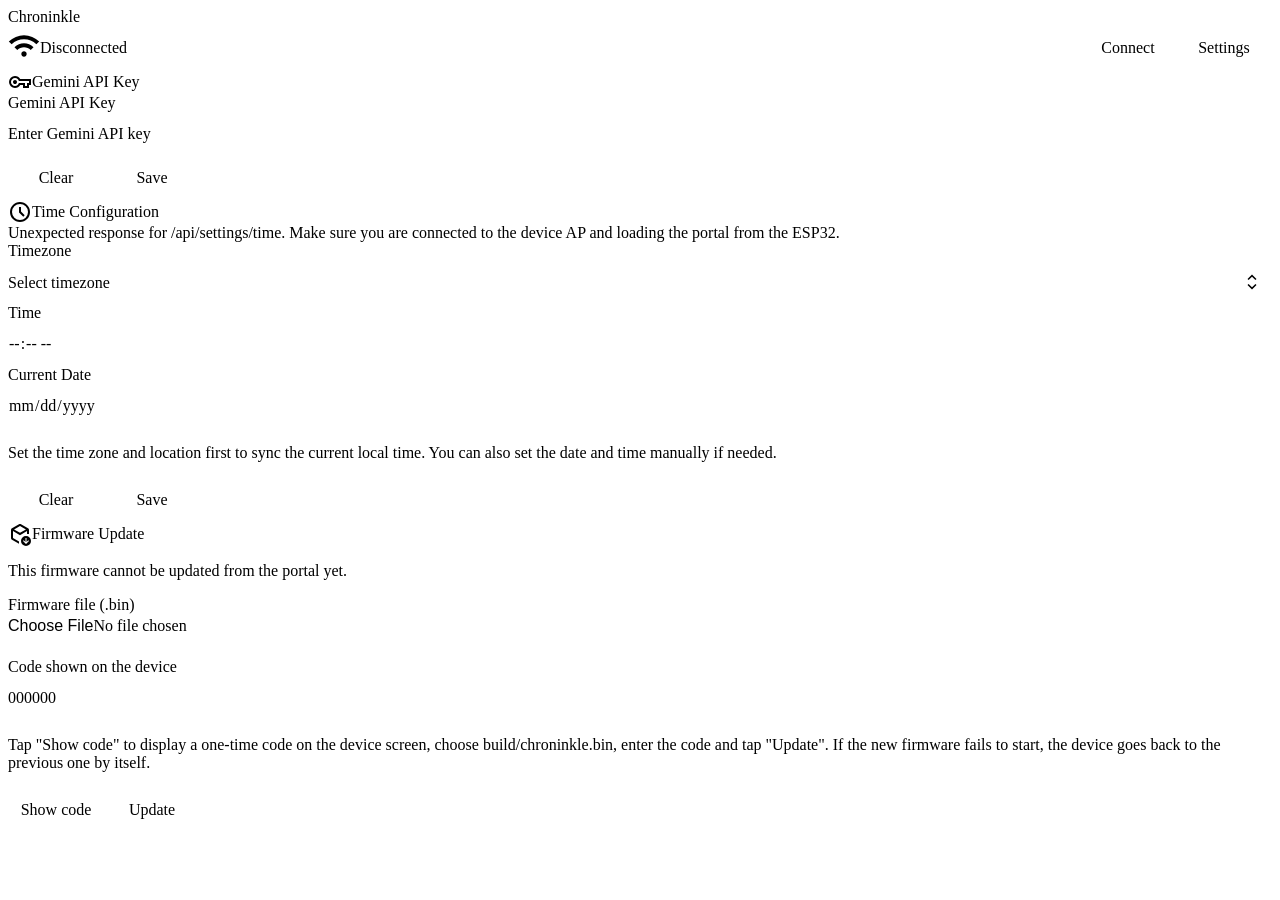
==== components/wifi_service/portal/index.html @ 7f9a2104 "Firmware update (OTA) from the setup portal - New ota_service component: GET /api/ota/status, POST /" ====
<!doctype html>
<html lang="en">
  <head>
    <meta charset="UTF-8" />
    <meta name="viewport" content="width=device-width, initial-scale=1.0" />
    <title>Chroninkle Setup</title>
    <script type="module" crossorigin src="./index.js"></script>
    <link rel="stylesheet" crossorigin href="./index.css">
  </head>
  <body>
    <main role="main" aria-label="Chroninkle Setup">
      <div id="brandLogo" class="brand-logo" aria-hidden="true">Chroninkle</div>

      <div class="connected-components">
        <ui-network-status id="wifiStatusCard"></ui-network-status>

        <ui-bottom-sheet
          id="wifiSettingsSheet"
          title="WiFi Settings"
          description="Scan for available networks and connect your Chroninkle to WiFi."
        >
          <ui-icon-button
            id="wifiSettingsCloseBtn"
            slot="header-actions"
            variant="ghost"
            aria-label="Close WiFi Settings"
          >
            <svg viewBox="0 0 24 24" aria-hidden="true">
              <path d="M6.7 5.3 12 10.6l5.3-5.3 1.4 1.4L13.4 12l5.3 5.3-1.4 1.4L12 13.4l-5.3 5.3-1.4-1.4L10.6 12 5.3 6.7Z" />
            </svg>
          </ui-icon-button>

          <div
            id="wifiSettingsNotification"
            class="wifi-sheet-notification"
            role="status"
            aria-live="polite"
            aria-atomic="true"
            hidden
          ></div>

          <ui-network-list id="networkList"></ui-network-list>

          <div class="wifi-connection-form">
            <ui-input
              id="password"
              variant="password"
              label="WiFi Password"
              placeholder="Enter network password"
              autocomplete="off"
              maxlength="64"
            ></ui-input>
          </div>

          <ui-button
            slot="footer"
            id="scanBtn"
            variant="secondary"
          >
            Scan Network
          </ui-button>
          <ui-button
            slot="footer"
            id="connectBtn"
            variant="primary"
          >
            Connect
          </ui-button>
        </ui-bottom-sheet>

        <ui-card id="geminiCard" title="Gemini API Key">
            <ui-input
              id="geminiApiKeyInput"
              label="Gemini API Key"
              placeholder="Enter Gemini API key"
              autocomplete="off"
              inputmode="text"
            ></ui-input>

            <ui-button
              slot="footer"
              id="geminiClearBtn"
              variant="secondary"
            >
              Clear
            </ui-button>
            <ui-button
              slot="footer"
              id="geminiSaveBtn"
              variant="primary"
            >
              Save
            </ui-button>
        </ui-card>

        <ui-card id="timezoneLocationCard" title="Time Configuration">
            <ui-select
              id="timezoneSelect"
              label="Timezone"
              aria-label="Timezone"
            >
              <option value="">Select timezone</option>
            </ui-select>

            <div class="form-control-row">
              <ui-input
                id="manualTimeInput"
                variant="time"
                label="Time"
              ></ui-input>

              <ui-input
                id="manualDateInput"
                variant="date"
                label="Current Date"
              ></ui-input>
            </div>

            <p class="form-helper-text">
              Set the time zone and location first to sync the current local time. You can also
              set the date and time manually if needed.
            </p>

            <ui-button
              slot="footer"
              id="timezoneLocationClearBtn"
              variant="secondary"
            >
              Clear
            </ui-button>
            <ui-button
              slot="footer"
              id="timezoneLocationSaveBtn"
              variant="primary"
            >
              Save
            </ui-button>
        </ui-card>

        <ui-card id="firmwareCard" title="Firmware Update">
            <p id="firmwareVersionText" class="form-helper-text"></p>

            <ui-file-upload
              id="firmwareFileInput"
              label="Firmware file (.bin)"
              accept=".bin,application/octet-stream"
            ></ui-file-upload>

            <ui-input
              id="firmwareCodeInput"
              label="Code shown on the device"
              placeholder="000000"
              autocomplete="off"
              inputmode="numeric"
              maxlength="6"
            ></ui-input>

            <p id="firmwareHelpText" class="form-helper-text">
              Tap "Show code" to display a one-time code on the device screen, choose
              build/chroninkle.bin, enter the code and tap "Update". If the new firmware fails
              to start, the device goes back to the previous one by itself.
            </p>

            <ui-button
              slot="footer"
              id="firmwareCodeBtn"
              variant="secondary"
            >
              Show code
            </ui-button>
            <ui-button
              slot="footer"
              id="firmwareUpdateBtn"
              variant="primary"
            >
              Update
            </ui-button>
        </ui-card>
      </div>
    </main>

    <ui-toast
      id="statusToast"
      aria-label="Status notification"
    ></ui-toast>

  </body>
</html>
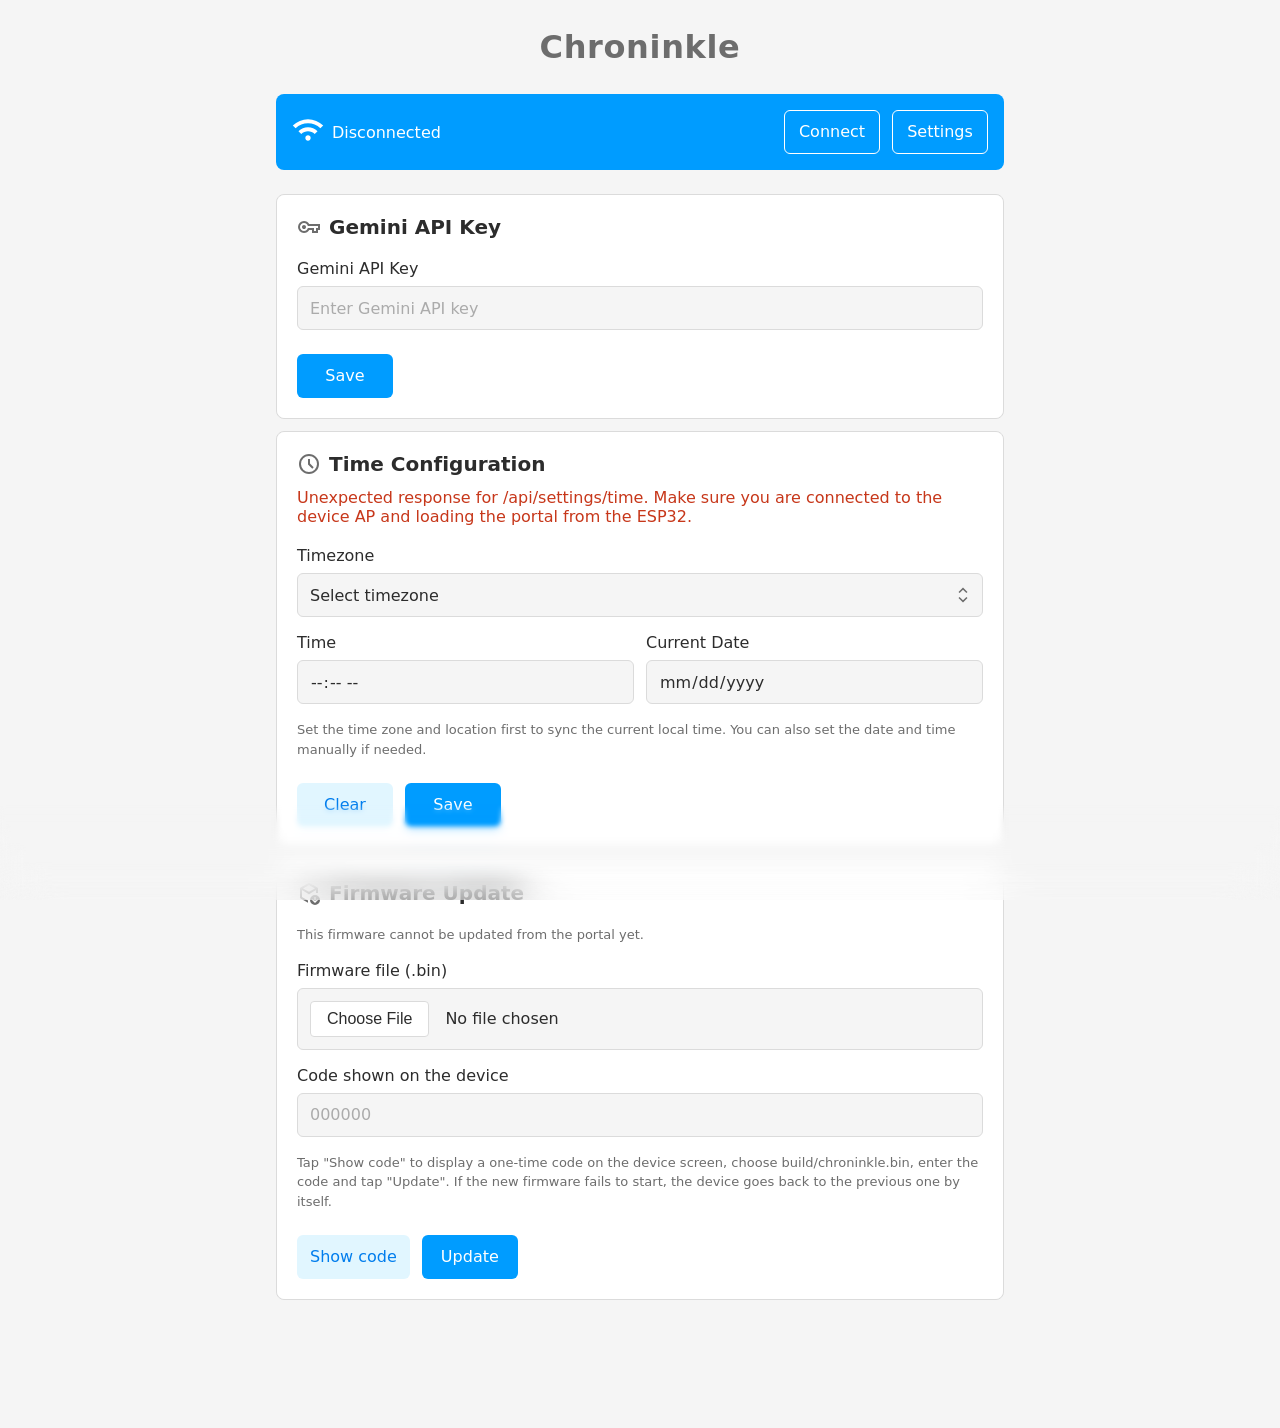
==== commit 177b5fbe: "Saved Wi-Fi networks with automatic connection to the best one in range - wifi_service remembers up " ====
--- a/components/wifi_service/portal/index.html
+++ b/components/wifi_service/portal/index.html
@@ -51,6 +51,8 @@
               maxlength="64"
             ></ui-input>
           </div>
+
+          <div id="savedNetworks" class="saved-networks" hidden></div>
 
           <ui-button
             slot="footer"
--- a/components/wifi_service/portal/index.css
+++ b/components/wifi_service/portal/index.css
@@ -0,0 +1 @@
+*:where(:not(html,iframe,canvas,img,svg,video,audio):not(svg *,symbol *)){all:unset;display:revert}*,*:before,*:after{box-sizing:border-box}html{-moz-text-size-adjust:none;-webkit-text-size-adjust:none;text-size-adjust:none}a,button{cursor:pointer}a:focus-visible,button:focus-visible,input:focus-visible,select:focus-visible{outline:var(--focus-ring-width) solid var(--focus-ring-color);outline-offset:var(--focus-ring-offset)}.visually-hidden{position:absolute;width:1px;height:1px;padding:0;margin:-1px;overflow:hidden;clip:rect(0,0,0,0);white-space:nowrap;border:0}ol,ul,menu,summary{list-style:none}img{max-inline-size:100%;max-block-size:100%}table{border-collapse:collapse}input,textarea{-webkit-user-select:auto}textarea{white-space:revert}meter{-webkit-appearance:revert;appearance:revert}:where(pre){all:revert;box-sizing:border-box}::placeholder{color:unset}:where([hidden]){display:none}:where([contenteditable]:not([contenteditable=false])){-moz-user-modify:read-write;-webkit-user-modify:read-write;overflow-wrap:break-word;-webkit-line-break:after-white-space;-webkit-user-select:auto}:where([draggable=true]){-webkit-user-drag:element}:where(dialog:modal){all:revert;box-sizing:border-box}::-webkit-details-marker{display:none}input[type=time]::-webkit-calendar-picker-indicator,input[type=date]::-webkit-calendar-picker-indicator{display:none;-webkit-appearance:none}:root{color-scheme:light;--color-bg: #ffffff;--color-bg-menu: #181818;--color-bg-segment: #ffffff;--color-bg-selected: #f5f5f5;--color-bg-preview: #ffffff;--color-bg-input: #f5f5f5;--color-bg-input-inverse: #383838;--color-bg-header-inverse: #2c2c2c;--color-bg-brand: #009cff;--color-bg-brand-hover: #0b8ce9;--color-bg-active: #e1f6ff;--color-bg-mute: #c4c4c4;--color-bg-danger: #fde9e4;--color-fg-active: #007ded;--color-fg-knob-off: #c4c4c4;--color-fg-knob-on: #ffffff;--color-overlay: rgba(169, 169, 169, .125);--color-text: #2c2c2c;--color-text-brand: #009cff;--color-text-inverse: #ffffff;--color-text-secondary: #6d6d6d;--color-text-mute: #ababab;--color-text-menu: #cacaca;--color-logo: var(--color-text-secondary);--color-text-danger: #c7371a;--color-text-warning: #b86200;--color-border: #dbdbdb;--color-border-inverse: #414141;--color-meter-green: #39d98a;--color-meter-yellow: #ffbe0b;--color-meter-orange: #ff8a3d;--color-meter-red: #ff5d4d;--font-size-heading: 1.25rem;--font-size-subheading: 1.125rem;--font-size-label: 1rem;--font-size-caption: .813rem;--font-weight-regular: 400;--font-weight-medium: 500;--font-weight-semibold: 600;--border-01: .0625rem;--border-02: .125rem;--border-03: .25rem;--border-04: .375rem;--border-05: .5rem;--radius-full: 624.938rem;--radius-xl: .75rem;--radius-lg: .5rem;--radius-md: .375rem;--radius-sm: .25rem;--radius-xs: .125rem;--focus-ring-color: #0c8ce9;--focus-ring-offset: 1px;--focus-ring-width: 2px;--size-textarea-sm: 4rem;--size-3xs: .125rem;--size-2xs: .25rem;--size-xs: .5rem;--size-sm: .75rem;--size-md: 1rem;--size-lg: 1.25rem;--size-xl: 1.5rem;--size-2xl: 1.75rem;--size-3xl: 2rem;--size-4xl: 2.25rem;--size-5xl: 2.5rem;--size-6xl: 2.75rem;--spacing-3xs: var(--size-3xs);--spacing-2xs: var(--size-2xs);--spacing-xs: var(--size-xs);--spacing-sm: var(--size-sm);--spacing-md: var(--size-md);--spacing-lg: var(--size-lg);--spacing-xl: var(--size-xl);--spacing-2xl: var(--size-2xl);--spacing-3xl: var(--size-3xl);--spacing-4xl: var(--size-4xl);--spacing-5xl: var(--size-5xl);--spacing-6xl: var(--size-6xl);--font-family: Inter, ui-sans-serif, system-ui, -apple-system, BlinkMacSystemFont, "Segoe UI", sans-serif;--button-radius: var(--radius-md);--input-radius: var(--radius-md);--menu-radius: var(--radius-md)}.b90-dark{color-scheme:dark;--color-bg: #2c2c2c;--color-bg-selected: #383838;--color-bg-preview: #2c2c2c;--color-bg-input: #383838;--color-bg-input-inverse: #383838;--color-bg-segment: #2c2c2c;--color-bg-mute: #555555;--color-bg-danger: #1e0601;--color-bg-active: #46597c;--color-fg-active: #64c6fd;--color-fg-knob-off: #888888;--color-fg-knob-on: #ffffff;--color-overlay: rgb(0 0 0 / .25);--color-text: #ffffff;--color-text-secondary: #bfbfbf;--color-text-mute: #888888;--color-logo: #ffffff;--color-text-danger: #efaeae;--color-text-warning: #f7d15f;--color-border: #444444;--color-border-inverse: #2c2c2c;--color-meter-green: #4ae0a0;--color-meter-yellow: #ffd05a;--color-meter-orange: #ff9e57;--color-meter-red: #ff7b6c}@media(prefers-color-scheme:dark){:root{color-scheme:dark;--color-bg: #2c2c2c;--color-bg-selected: #383838;--color-bg-preview: #2c2c2c;--color-bg-input: #383838;--color-bg-input-inverse: #383838;--color-bg-segment: #2c2c2c;--color-bg-mute: #555555;--color-bg-danger: #1e0601;--color-bg-active: #46597c;--color-fg-active: #64c6fd;--color-fg-knob-off: #888888;--color-fg-knob-on: #ffffff;--color-overlay: rgb(0 0 0 / .25);--color-text: #ffffff;--color-text-secondary: #bfbfbf;--color-text-mute: #888888;--color-logo: #ffffff;--color-text-danger: #efaeae;--color-text-warning: #f7d15f;--color-border: #444444;--color-border-inverse: #2c2c2c;--color-meter-green: #4ae0a0;--color-meter-yellow: #ffd05a;--color-meter-orange: #ff9e57;--color-meter-red: #ff7b6c}}body{min-height:100vh;text-rendering:optimizeSpeed;font-weight:400;-webkit-user-select:none;user-select:none;font-family:var(--font-family);background-color:var(--color-bg-selected);color:var(--color-text)}.brand-logo{position:relative;font-size:1.5rem;font-weight:600;letter-spacing:.02em;color:var(--color-logo);flex-shrink:0;margin-bottom:var(--spacing-2xl)}@media(min-width:768px){.brand-logo{font-size:2rem}}main{position:relative;width:100%;height:100vh;max-width:48rem;display:flex;flex-direction:column;align-items:center;margin:auto;padding:var(--spacing-2xl) var(--spacing-lg)}.connected-components{position:relative;display:flex;flex-direction:column;gap:var(--spacing-sm);width:100%;padding-bottom:8rem}.gradual-blur{overflow:hidden;isolation:isolate;transition:opacity .18s ease-out}.gradual-blur__inner{position:relative;width:100%;height:100%}.gradual-blur__layer{position:absolute;inset:0}.gradual-blur--fallback{background-repeat:no-repeat}.xiaozhi-activation-status{font-size:var(--font-size-heading);line-height:1.25;margin-bottom:var(--spacing-lg);font-weight:var(--font-weight-medium);color:var(--color-text-mute)}.xiaozhi-activation-status--active{color:var(--color-text)}.page-gradual-blur{bottom:0;left:0!important;right:0!important;width:100vw!important;transform:none!important}.form-helper-text{font-size:var(--font-size-caption);line-height:1.5;color:var(--color-text-secondary)}.wifi-sheet-notification,.bottom-sheet-notification{display:flex;width:100%;flex-direction:column;color:var(--color-text-secondary);font-size:var(--font-size-label)}.wifi-sheet-notification[hidden],.bottom-sheet-notification[hidden]{display:none}.wifi-sheet-notification[data-status=warning],.bottom-sheet-notification[data-status=warning]{color:var(--color-text-warning)}.wifi-sheet-notification[data-status=success],.bottom-sheet-notification[data-status=success]{color:var(--color-meter-green)}.wifi-sheet-notification[data-status=error],.wifi-sheet-notification[data-status=danger],.bottom-sheet-notification[data-status=error],.bottom-sheet-notification[data-status=danger]{color:var(--color-text-danger)}.form-control-row{position:relative;display:flex;align-items:center;gap:var(--spacing-sm)}.form-control-row>*{flex:1 1 0;min-width:0}.form-group{position:relative;padding-bottom:var(--spacing-md);border-bottom:var(--border-01) solid var(--color-border)}.form-group:last-child,.form-group:last-of-type{border-bottom:none}.reminder-summary-row{display:flex;align-items:center;justify-content:space-between;gap:var(--spacing-sm)}.reminder-summary-row ui-toggle{flex:1 1 auto;min-width:0}.reminder-summary-row ui-badge{flex-shrink:0}.wifi-connection-form{position:relative;display:flex;flex-direction:column;width:100%}.saved-networks{display:flex;flex-direction:column;gap:.5rem;width:100%}.saved-networks[hidden]{display:none}.saved-networks__title{margin:0;font-size:1rem;font-weight:600}.saved-networks__list{display:flex;flex-direction:column;gap:.5rem;margin:0;padding:0;list-style:none}.saved-networks__item{display:flex;align-items:center;justify-content:space-between;gap:.75rem;padding:.5rem .75rem;border-radius:var(--radius-lg);background-color:var(--color-bg-input)}.saved-networks__ssid{overflow:hidden;text-overflow:ellipsis;white-space:nowrap}
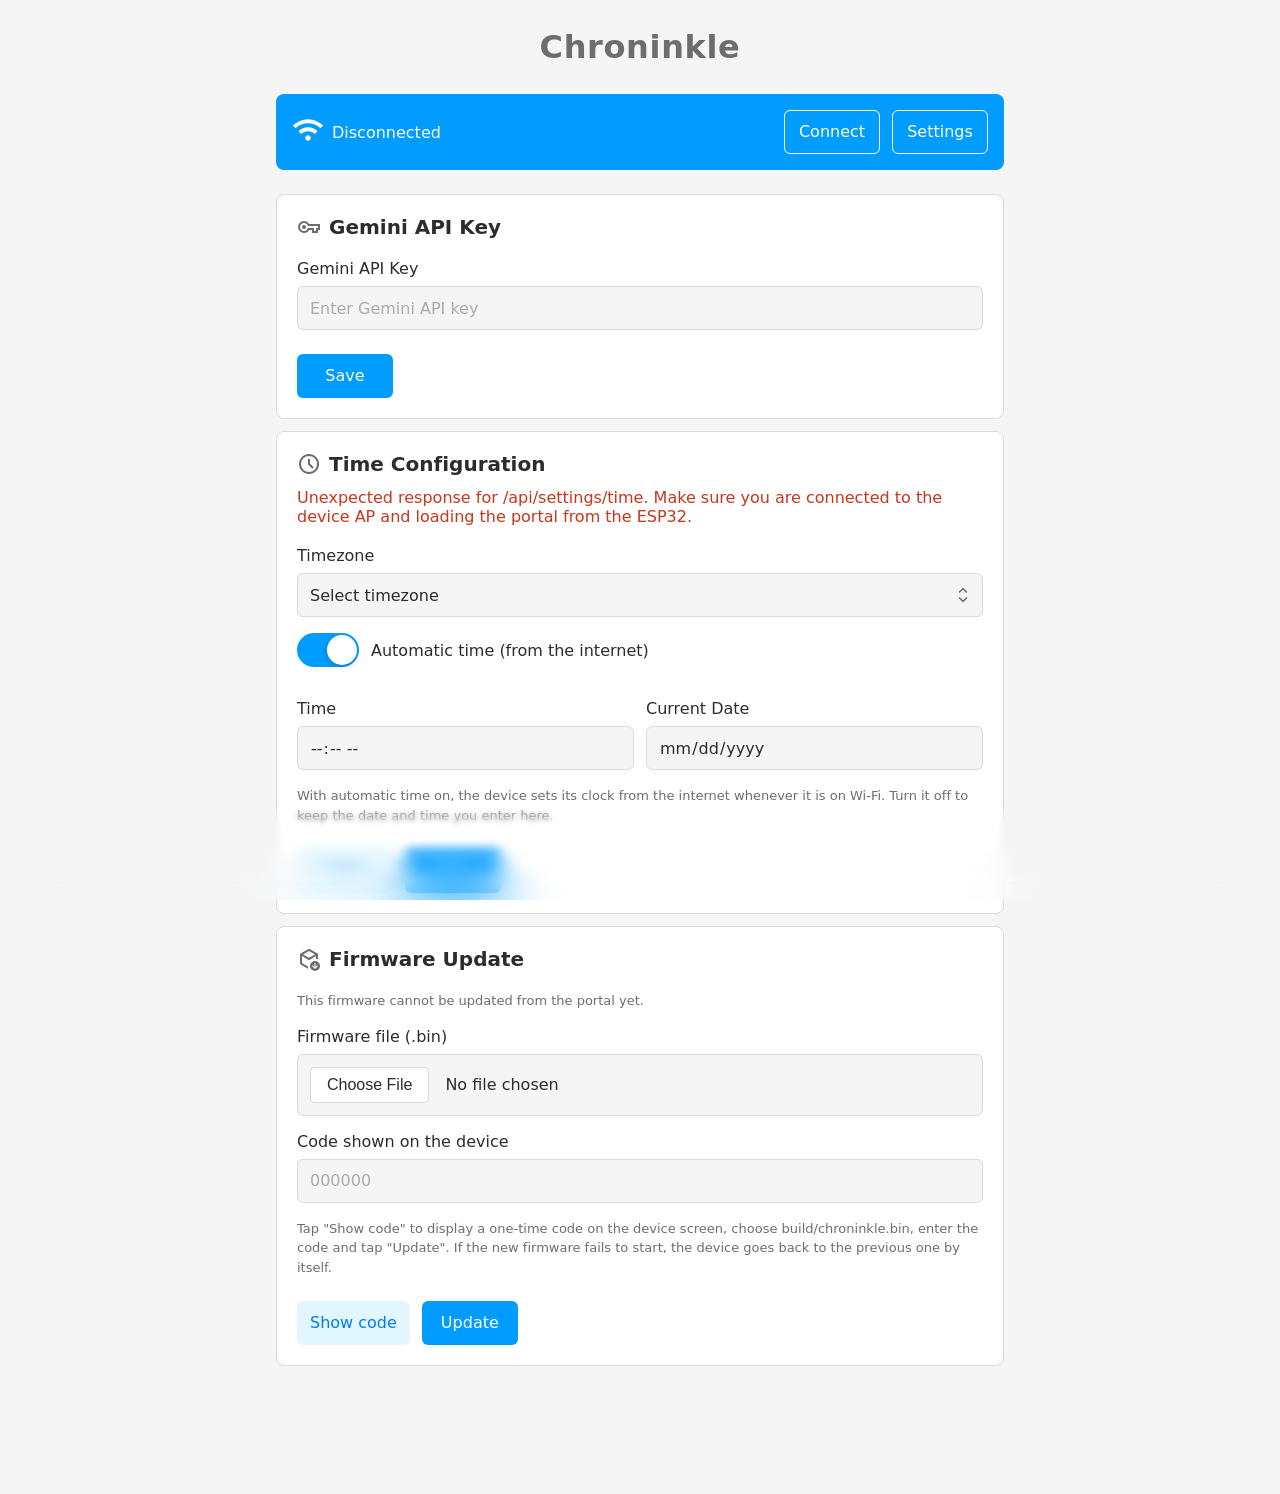
==== commit 61b8ff52: "Add automatic time on/off, backup NTP servers and sync retries The Time page and the setup portal ge" ====
--- a/components/wifi_service/portal/index.html
+++ b/components/wifi_service/portal/index.html
@@ -104,6 +104,13 @@
               <option value="">Select timezone</option>
             </ui-select>
 
+            <ui-toggle
+              id="autoTimeToggle"
+              label="Automatic time (from the internet)"
+              aria-checked="true"
+            ></ui-toggle>
+            <p id="timeSyncStatus" class="form-helper-text"></p>
+
             <div class="form-control-row">
               <ui-input
                 id="manualTimeInput"
@@ -119,8 +126,8 @@
             </div>
 
             <p class="form-helper-text">
-              Set the time zone and location first to sync the current local time. You can also
-              set the date and time manually if needed.
+              With automatic time on, the device sets its clock from the internet whenever it
+              is on Wi-Fi. Turn it off to keep the date and time you enter here.
             </p>
 
             <ui-button
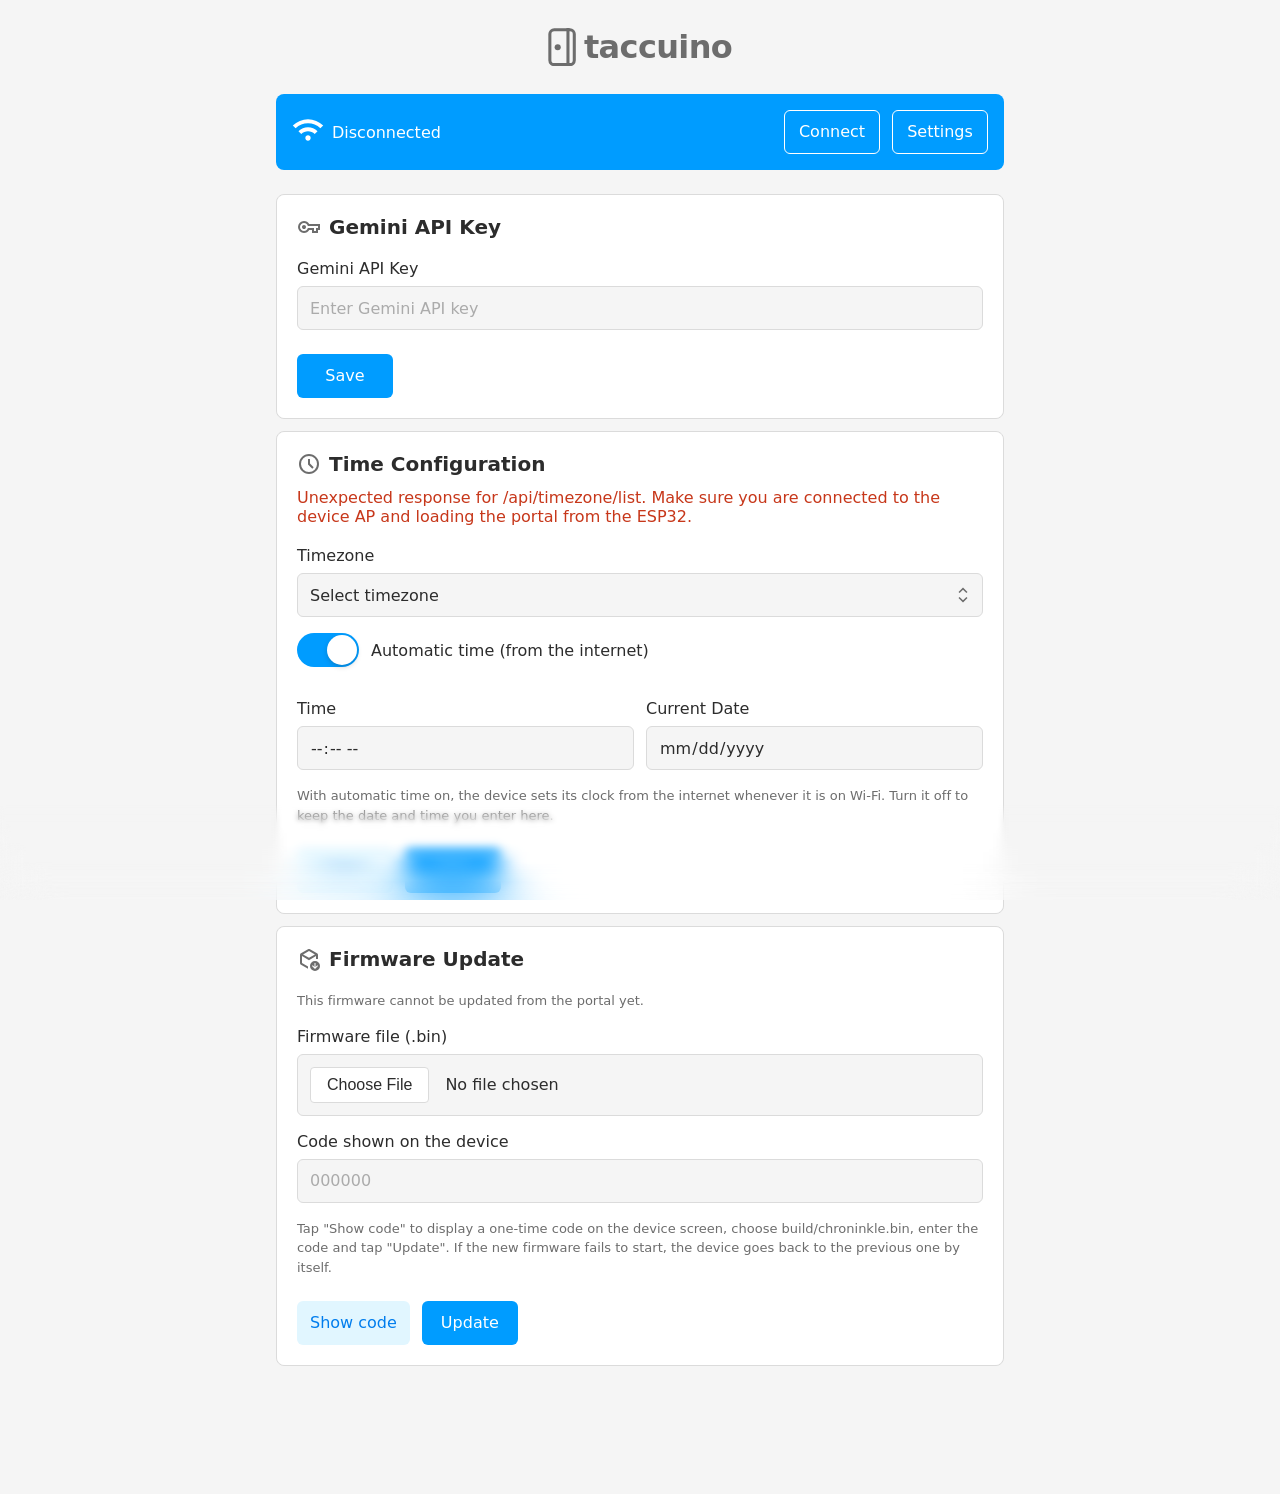
==== commit dbdeac6a: "Rename the product to Taccuino in everything users see Setup hotspot prefix, portal title and header" ====
--- a/components/wifi_service/portal/index.html
+++ b/components/wifi_service/portal/index.html
@@ -3,13 +3,13 @@
   <head>
     <meta charset="UTF-8" />
     <meta name="viewport" content="width=device-width, initial-scale=1.0" />
-    <title>Chroninkle Setup</title>
+    <title>Taccuino Setup</title>
     <script type="module" crossorigin src="./index.js"></script>
     <link rel="stylesheet" crossorigin href="./index.css">
   </head>
   <body>
-    <main role="main" aria-label="Chroninkle Setup">
-      <div id="brandLogo" class="brand-logo" aria-hidden="true">Chroninkle</div>
+    <main role="main" aria-label="Taccuino Setup">
+      <div id="brandLogo" class="brand-logo" aria-hidden="true"><svg class="brand-logo__mark" viewBox="0 0 64 88" width="22" height="30"><rect x="4" y="4" width="56" height="80" rx="10" fill="none" stroke="currentColor" stroke-width="7"/><rect x="42" y="0" width="7" height="88" fill="currentColor"/><circle cx="22" cy="44" r="7" fill="currentColor"/></svg><span>taccuino</span></div>
 
       <div class="connected-components">
         <ui-network-status id="wifiStatusCard"></ui-network-status>
@@ -17,7 +17,7 @@
         <ui-bottom-sheet
           id="wifiSettingsSheet"
           title="WiFi Settings"
-          description="Scan for available networks and connect your Chroninkle to WiFi."
+          description="Scan for available networks and connect your Taccuino to WiFi."
         >
           <ui-icon-button
             id="wifiSettingsCloseBtn"
--- a/components/wifi_service/portal/index.css
+++ b/components/wifi_service/portal/index.css
@@ -1 +1 @@
-*:where(:not(html,iframe,canvas,img,svg,video,audio):not(svg *,symbol *)){all:unset;display:revert}*,*:before,*:after{box-sizing:border-box}html{-moz-text-size-adjust:none;-webkit-text-size-adjust:none;text-size-adjust:none}a,button{cursor:pointer}a:focus-visible,button:focus-visible,input:focus-visible,select:focus-visible{outline:var(--focus-ring-width) solid var(--focus-ring-color);outline-offset:var(--focus-ring-offset)}.visually-hidden{position:absolute;width:1px;height:1px;padding:0;margin:-1px;overflow:hidden;clip:rect(0,0,0,0);white-space:nowrap;border:0}ol,ul,menu,summary{list-style:none}img{max-inline-size:100%;max-block-size:100%}table{border-collapse:collapse}input,textarea{-webkit-user-select:auto}textarea{white-space:revert}meter{-webkit-appearance:revert;appearance:revert}:where(pre){all:revert;box-sizing:border-box}::placeholder{color:unset}:where([hidden]){display:none}:where([contenteditable]:not([contenteditable=false])){-moz-user-modify:read-write;-webkit-user-modify:read-write;overflow-wrap:break-word;-webkit-line-break:after-white-space;-webkit-user-select:auto}:where([draggable=true]){-webkit-user-drag:element}:where(dialog:modal){all:revert;box-sizing:border-box}::-webkit-details-marker{display:none}input[type=time]::-webkit-calendar-picker-indicator,input[type=date]::-webkit-calendar-picker-indicator{display:none;-webkit-appearance:none}:root{color-scheme:light;--color-bg: #ffffff;--color-bg-menu: #181818;--color-bg-segment: #ffffff;--color-bg-selected: #f5f5f5;--color-bg-preview: #ffffff;--color-bg-input: #f5f5f5;--color-bg-input-inverse: #383838;--color-bg-header-inverse: #2c2c2c;--color-bg-brand: #009cff;--color-bg-brand-hover: #0b8ce9;--color-bg-active: #e1f6ff;--color-bg-mute: #c4c4c4;--color-bg-danger: #fde9e4;--color-fg-active: #007ded;--color-fg-knob-off: #c4c4c4;--color-fg-knob-on: #ffffff;--color-overlay: rgba(169, 169, 169, .125);--color-text: #2c2c2c;--color-text-brand: #009cff;--color-text-inverse: #ffffff;--color-text-secondary: #6d6d6d;--color-text-mute: #ababab;--color-text-menu: #cacaca;--color-logo: var(--color-text-secondary);--color-text-danger: #c7371a;--color-text-warning: #b86200;--color-border: #dbdbdb;--color-border-inverse: #414141;--color-meter-green: #39d98a;--color-meter-yellow: #ffbe0b;--color-meter-orange: #ff8a3d;--color-meter-red: #ff5d4d;--font-size-heading: 1.25rem;--font-size-subheading: 1.125rem;--font-size-label: 1rem;--font-size-caption: .813rem;--font-weight-regular: 400;--font-weight-medium: 500;--font-weight-semibold: 600;--border-01: .0625rem;--border-02: .125rem;--border-03: .25rem;--border-04: .375rem;--border-05: .5rem;--radius-full: 624.938rem;--radius-xl: .75rem;--radius-lg: .5rem;--radius-md: .375rem;--radius-sm: .25rem;--radius-xs: .125rem;--focus-ring-color: #0c8ce9;--focus-ring-offset: 1px;--focus-ring-width: 2px;--size-textarea-sm: 4rem;--size-3xs: .125rem;--size-2xs: .25rem;--size-xs: .5rem;--size-sm: .75rem;--size-md: 1rem;--size-lg: 1.25rem;--size-xl: 1.5rem;--size-2xl: 1.75rem;--size-3xl: 2rem;--size-4xl: 2.25rem;--size-5xl: 2.5rem;--size-6xl: 2.75rem;--spacing-3xs: var(--size-3xs);--spacing-2xs: var(--size-2xs);--spacing-xs: var(--size-xs);--spacing-sm: var(--size-sm);--spacing-md: var(--size-md);--spacing-lg: var(--size-lg);--spacing-xl: var(--size-xl);--spacing-2xl: var(--size-2xl);--spacing-3xl: var(--size-3xl);--spacing-4xl: var(--size-4xl);--spacing-5xl: var(--size-5xl);--spacing-6xl: var(--size-6xl);--font-family: Inter, ui-sans-serif, system-ui, -apple-system, BlinkMacSystemFont, "Segoe UI", sans-serif;--button-radius: var(--radius-md);--input-radius: var(--radius-md);--menu-radius: var(--radius-md)}.b90-dark{color-scheme:dark;--color-bg: #2c2c2c;--color-bg-selected: #383838;--color-bg-preview: #2c2c2c;--color-bg-input: #383838;--color-bg-input-inverse: #383838;--color-bg-segment: #2c2c2c;--color-bg-mute: #555555;--color-bg-danger: #1e0601;--color-bg-active: #46597c;--color-fg-active: #64c6fd;--color-fg-knob-off: #888888;--color-fg-knob-on: #ffffff;--color-overlay: rgb(0 0 0 / .25);--color-text: #ffffff;--color-text-secondary: #bfbfbf;--color-text-mute: #888888;--color-logo: #ffffff;--color-text-danger: #efaeae;--color-text-warning: #f7d15f;--color-border: #444444;--color-border-inverse: #2c2c2c;--color-meter-green: #4ae0a0;--color-meter-yellow: #ffd05a;--color-meter-orange: #ff9e57;--color-meter-red: #ff7b6c}@media(prefers-color-scheme:dark){:root{color-scheme:dark;--color-bg: #2c2c2c;--color-bg-selected: #383838;--color-bg-preview: #2c2c2c;--color-bg-input: #383838;--color-bg-input-inverse: #383838;--color-bg-segment: #2c2c2c;--color-bg-mute: #555555;--color-bg-danger: #1e0601;--color-bg-active: #46597c;--color-fg-active: #64c6fd;--color-fg-knob-off: #888888;--color-fg-knob-on: #ffffff;--color-overlay: rgb(0 0 0 / .25);--color-text: #ffffff;--color-text-secondary: #bfbfbf;--color-text-mute: #888888;--color-logo: #ffffff;--color-text-danger: #efaeae;--color-text-warning: #f7d15f;--color-border: #444444;--color-border-inverse: #2c2c2c;--color-meter-green: #4ae0a0;--color-meter-yellow: #ffd05a;--color-meter-orange: #ff9e57;--color-meter-red: #ff7b6c}}body{min-height:100vh;text-rendering:optimizeSpeed;font-weight:400;-webkit-user-select:none;user-select:none;font-family:var(--font-family);background-color:var(--color-bg-selected);color:var(--color-text)}.brand-logo{position:relative;font-size:1.5rem;font-weight:600;letter-spacing:.02em;color:var(--color-logo);flex-shrink:0;margin-bottom:var(--spacing-2xl)}@media(min-width:768px){.brand-logo{font-size:2rem}}main{position:relative;width:100%;height:100vh;max-width:48rem;display:flex;flex-direction:column;align-items:center;margin:auto;padding:var(--spacing-2xl) var(--spacing-lg)}.connected-components{position:relative;display:flex;flex-direction:column;gap:var(--spacing-sm);width:100%;padding-bottom:8rem}.gradual-blur{overflow:hidden;isolation:isolate;transition:opacity .18s ease-out}.gradual-blur__inner{position:relative;width:100%;height:100%}.gradual-blur__layer{position:absolute;inset:0}.gradual-blur--fallback{background-repeat:no-repeat}.xiaozhi-activation-status{font-size:var(--font-size-heading);line-height:1.25;margin-bottom:var(--spacing-lg);font-weight:var(--font-weight-medium);color:var(--color-text-mute)}.xiaozhi-activation-status--active{color:var(--color-text)}.page-gradual-blur{bottom:0;left:0!important;right:0!important;width:100vw!important;transform:none!important}.form-helper-text{font-size:var(--font-size-caption);line-height:1.5;color:var(--color-text-secondary)}.wifi-sheet-notification,.bottom-sheet-notification{display:flex;width:100%;flex-direction:column;color:var(--color-text-secondary);font-size:var(--font-size-label)}.wifi-sheet-notification[hidden],.bottom-sheet-notification[hidden]{display:none}.wifi-sheet-notification[data-status=warning],.bottom-sheet-notification[data-status=warning]{color:var(--color-text-warning)}.wifi-sheet-notification[data-status=success],.bottom-sheet-notification[data-status=success]{color:var(--color-meter-green)}.wifi-sheet-notification[data-status=error],.wifi-sheet-notification[data-status=danger],.bottom-sheet-notification[data-status=error],.bottom-sheet-notification[data-status=danger]{color:var(--color-text-danger)}.form-control-row{position:relative;display:flex;align-items:center;gap:var(--spacing-sm)}.form-control-row>*{flex:1 1 0;min-width:0}.form-group{position:relative;padding-bottom:var(--spacing-md);border-bottom:var(--border-01) solid var(--color-border)}.form-group:last-child,.form-group:last-of-type{border-bottom:none}.reminder-summary-row{display:flex;align-items:center;justify-content:space-between;gap:var(--spacing-sm)}.reminder-summary-row ui-toggle{flex:1 1 auto;min-width:0}.reminder-summary-row ui-badge{flex-shrink:0}.wifi-connection-form{position:relative;display:flex;flex-direction:column;width:100%}.saved-networks{display:flex;flex-direction:column;gap:.5rem;width:100%}.saved-networks[hidden]{display:none}.saved-networks__title{margin:0;font-size:1rem;font-weight:600}.saved-networks__list{display:flex;flex-direction:column;gap:.5rem;margin:0;padding:0;list-style:none}.saved-networks__item{display:flex;align-items:center;justify-content:space-between;gap:.75rem;padding:.5rem .75rem;border-radius:var(--radius-lg);background-color:var(--color-bg-input)}.saved-networks__ssid{overflow:hidden;text-overflow:ellipsis;white-space:nowrap}
+*:where(:not(html,iframe,canvas,img,svg,video,audio):not(svg *,symbol *)){all:unset;display:revert}*,*:before,*:after{box-sizing:border-box}html{-moz-text-size-adjust:none;-webkit-text-size-adjust:none;text-size-adjust:none}a,button{cursor:pointer}a:focus-visible,button:focus-visible,input:focus-visible,select:focus-visible{outline:var(--focus-ring-width) solid var(--focus-ring-color);outline-offset:var(--focus-ring-offset)}.visually-hidden{position:absolute;width:1px;height:1px;padding:0;margin:-1px;overflow:hidden;clip:rect(0,0,0,0);white-space:nowrap;border:0}ol,ul,menu,summary{list-style:none}img{max-inline-size:100%;max-block-size:100%}table{border-collapse:collapse}input,textarea{-webkit-user-select:auto}textarea{white-space:revert}meter{-webkit-appearance:revert;appearance:revert}:where(pre){all:revert;box-sizing:border-box}::placeholder{color:unset}:where([hidden]){display:none}:where([contenteditable]:not([contenteditable=false])){-moz-user-modify:read-write;-webkit-user-modify:read-write;overflow-wrap:break-word;-webkit-line-break:after-white-space;-webkit-user-select:auto}:where([draggable=true]){-webkit-user-drag:element}:where(dialog:modal){all:revert;box-sizing:border-box}::-webkit-details-marker{display:none}input[type=time]::-webkit-calendar-picker-indicator,input[type=date]::-webkit-calendar-picker-indicator{display:none;-webkit-appearance:none}:root{color-scheme:light;--color-bg: #ffffff;--color-bg-menu: #181818;--color-bg-segment: #ffffff;--color-bg-selected: #f5f5f5;--color-bg-preview: #ffffff;--color-bg-input: #f5f5f5;--color-bg-input-inverse: #383838;--color-bg-header-inverse: #2c2c2c;--color-bg-brand: #009cff;--color-bg-brand-hover: #0b8ce9;--color-bg-active: #e1f6ff;--color-bg-mute: #c4c4c4;--color-bg-danger: #fde9e4;--color-fg-active: #007ded;--color-fg-knob-off: #c4c4c4;--color-fg-knob-on: #ffffff;--color-overlay: rgba(169, 169, 169, .125);--color-text: #2c2c2c;--color-text-brand: #009cff;--color-text-inverse: #ffffff;--color-text-secondary: #6d6d6d;--color-text-mute: #ababab;--color-text-menu: #cacaca;--color-logo: var(--color-text-secondary);--color-text-danger: #c7371a;--color-text-warning: #b86200;--color-border: #dbdbdb;--color-border-inverse: #414141;--color-meter-green: #39d98a;--color-meter-yellow: #ffbe0b;--color-meter-orange: #ff8a3d;--color-meter-red: #ff5d4d;--font-size-heading: 1.25rem;--font-size-subheading: 1.125rem;--font-size-label: 1rem;--font-size-caption: .813rem;--font-weight-regular: 400;--font-weight-medium: 500;--font-weight-semibold: 600;--border-01: .0625rem;--border-02: .125rem;--border-03: .25rem;--border-04: .375rem;--border-05: .5rem;--radius-full: 624.938rem;--radius-xl: .75rem;--radius-lg: .5rem;--radius-md: .375rem;--radius-sm: .25rem;--radius-xs: .125rem;--focus-ring-color: #0c8ce9;--focus-ring-offset: 1px;--focus-ring-width: 2px;--size-textarea-sm: 4rem;--size-3xs: .125rem;--size-2xs: .25rem;--size-xs: .5rem;--size-sm: .75rem;--size-md: 1rem;--size-lg: 1.25rem;--size-xl: 1.5rem;--size-2xl: 1.75rem;--size-3xl: 2rem;--size-4xl: 2.25rem;--size-5xl: 2.5rem;--size-6xl: 2.75rem;--spacing-3xs: var(--size-3xs);--spacing-2xs: var(--size-2xs);--spacing-xs: var(--size-xs);--spacing-sm: var(--size-sm);--spacing-md: var(--size-md);--spacing-lg: var(--size-lg);--spacing-xl: var(--size-xl);--spacing-2xl: var(--size-2xl);--spacing-3xl: var(--size-3xl);--spacing-4xl: var(--size-4xl);--spacing-5xl: var(--size-5xl);--spacing-6xl: var(--size-6xl);--font-family: Inter, ui-sans-serif, system-ui, -apple-system, BlinkMacSystemFont, "Segoe UI", sans-serif;--button-radius: var(--radius-md);--input-radius: var(--radius-md);--menu-radius: var(--radius-md)}.b90-dark{color-scheme:dark;--color-bg: #2c2c2c;--color-bg-selected: #383838;--color-bg-preview: #2c2c2c;--color-bg-input: #383838;--color-bg-input-inverse: #383838;--color-bg-segment: #2c2c2c;--color-bg-mute: #555555;--color-bg-danger: #1e0601;--color-bg-active: #46597c;--color-fg-active: #64c6fd;--color-fg-knob-off: #888888;--color-fg-knob-on: #ffffff;--color-overlay: rgb(0 0 0 / .25);--color-text: #ffffff;--color-text-secondary: #bfbfbf;--color-text-mute: #888888;--color-logo: #ffffff;--color-text-danger: #efaeae;--color-text-warning: #f7d15f;--color-border: #444444;--color-border-inverse: #2c2c2c;--color-meter-green: #4ae0a0;--color-meter-yellow: #ffd05a;--color-meter-orange: #ff9e57;--color-meter-red: #ff7b6c}@media(prefers-color-scheme:dark){:root{color-scheme:dark;--color-bg: #2c2c2c;--color-bg-selected: #383838;--color-bg-preview: #2c2c2c;--color-bg-input: #383838;--color-bg-input-inverse: #383838;--color-bg-segment: #2c2c2c;--color-bg-mute: #555555;--color-bg-danger: #1e0601;--color-bg-active: #46597c;--color-fg-active: #64c6fd;--color-fg-knob-off: #888888;--color-fg-knob-on: #ffffff;--color-overlay: rgb(0 0 0 / .25);--color-text: #ffffff;--color-text-secondary: #bfbfbf;--color-text-mute: #888888;--color-logo: #ffffff;--color-text-danger: #efaeae;--color-text-warning: #f7d15f;--color-border: #444444;--color-border-inverse: #2c2c2c;--color-meter-green: #4ae0a0;--color-meter-yellow: #ffd05a;--color-meter-orange: #ff9e57;--color-meter-red: #ff7b6c}}body{min-height:100vh;text-rendering:optimizeSpeed;font-weight:400;-webkit-user-select:none;user-select:none;font-family:var(--font-family);background-color:var(--color-bg-selected);color:var(--color-text)}.brand-logo{position:relative;display:flex;align-items:center;gap:.5rem;font-size:1.5rem;font-weight:800;letter-spacing:-.02em;color:var(--color-logo);flex-shrink:0;margin-bottom:var(--spacing-2xl)}.brand-logo__mark{height:1.2em;width:auto;flex-shrink:0}@media(min-width:768px){.brand-logo{font-size:2rem}}main{position:relative;width:100%;height:100vh;max-width:48rem;display:flex;flex-direction:column;align-items:center;margin:auto;padding:var(--spacing-2xl) var(--spacing-lg)}.connected-components{position:relative;display:flex;flex-direction:column;gap:var(--spacing-sm);width:100%;padding-bottom:8rem}.gradual-blur{overflow:hidden;isolation:isolate;transition:opacity .18s ease-out}.gradual-blur__inner{position:relative;width:100%;height:100%}.gradual-blur__layer{position:absolute;inset:0}.gradual-blur--fallback{background-repeat:no-repeat}.xiaozhi-activation-status{font-size:var(--font-size-heading);line-height:1.25;margin-bottom:var(--spacing-lg);font-weight:var(--font-weight-medium);color:var(--color-text-mute)}.xiaozhi-activation-status--active{color:var(--color-text)}.page-gradual-blur{bottom:0;left:0!important;right:0!important;width:100vw!important;transform:none!important}.form-helper-text{font-size:var(--font-size-caption);line-height:1.5;color:var(--color-text-secondary)}.wifi-sheet-notification,.bottom-sheet-notification{display:flex;width:100%;flex-direction:column;color:var(--color-text-secondary);font-size:var(--font-size-label)}.wifi-sheet-notification[hidden],.bottom-sheet-notification[hidden]{display:none}.wifi-sheet-notification[data-status=warning],.bottom-sheet-notification[data-status=warning]{color:var(--color-text-warning)}.wifi-sheet-notification[data-status=success],.bottom-sheet-notification[data-status=success]{color:var(--color-meter-green)}.wifi-sheet-notification[data-status=error],.wifi-sheet-notification[data-status=danger],.bottom-sheet-notification[data-status=error],.bottom-sheet-notification[data-status=danger]{color:var(--color-text-danger)}.form-control-row{position:relative;display:flex;align-items:center;gap:var(--spacing-sm)}.form-control-row>*{flex:1 1 0;min-width:0}.form-group{position:relative;padding-bottom:var(--spacing-md);border-bottom:var(--border-01) solid var(--color-border)}.form-group:last-child,.form-group:last-of-type{border-bottom:none}.reminder-summary-row{display:flex;align-items:center;justify-content:space-between;gap:var(--spacing-sm)}.reminder-summary-row ui-toggle{flex:1 1 auto;min-width:0}.reminder-summary-row ui-badge{flex-shrink:0}.wifi-connection-form{position:relative;display:flex;flex-direction:column;width:100%}.saved-networks{display:flex;flex-direction:column;gap:.5rem;width:100%}.saved-networks[hidden]{display:none}.saved-networks__title{margin:0;font-size:1rem;font-weight:600}.saved-networks__list{display:flex;flex-direction:column;gap:.5rem;margin:0;padding:0;list-style:none}.saved-networks__item{display:flex;align-items:center;justify-content:space-between;gap:.75rem;padding:.5rem .75rem;border-radius:var(--radius-lg);background-color:var(--color-bg-input)}.saved-networks__ssid{overflow:hidden;text-overflow:ellipsis;white-space:nowrap}
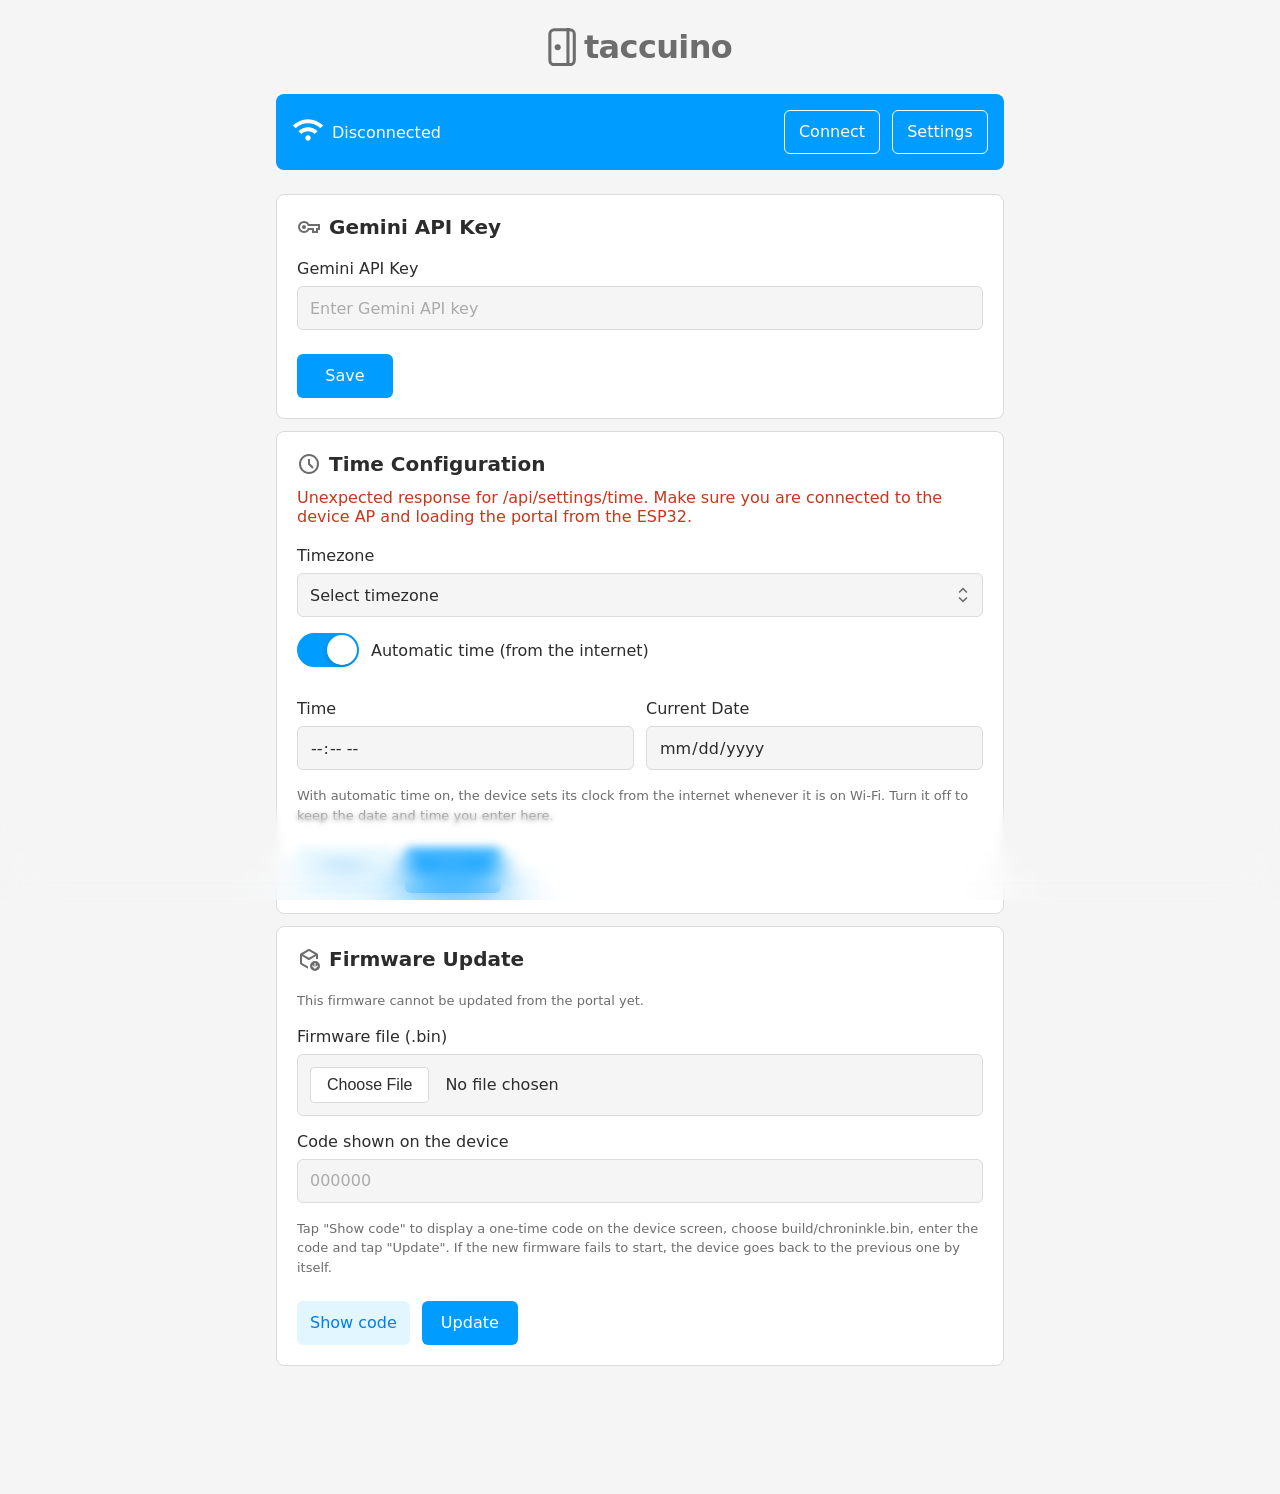
==== commit c620c280: "Add a read-only Google Calendar agenda calendar_service downloads up to 3 calendars from their secre" ====
--- a/components/wifi_service/portal/index.html
+++ b/components/wifi_service/portal/index.html
@@ -78,6 +78,7 @@
               autocomplete="off"
               inputmode="text"
             ></ui-input>
+            <p id="geminiStatusText" class="form-helper-text" hidden></p>
 
             <ui-button
               slot="footer"
@@ -146,6 +147,41 @@
             </ui-button>
         </ui-card>
 
+        <ui-card id="calendarCard" title="Google Calendar">
+            <div id="calendarList" class="saved-networks"></div>
+
+            <ui-input
+              id="calendarUrlInput"
+              label="Secret address in iCal format"
+              placeholder="https://calendar.google.com/calendar/ical/..."
+              autocomplete="off"
+              inputmode="url"
+            ></ui-input>
+
+            <p id="calendarStatus" class="form-helper-text" hidden></p>
+            <p id="calendarHelp" class="form-helper-text">
+              In Google Calendar on a computer: Settings, pick the calendar, then copy "Secret
+              address in iCal format" and paste it here. The device then shows the next days of
+              events on Home, under Agenda. Keep the link private: whoever has it can see the
+              calendar.
+            </p>
+
+            <ui-button
+              slot="footer"
+              id="calendarRefreshBtn"
+              variant="secondary"
+            >
+              Refresh
+            </ui-button>
+            <ui-button
+              slot="footer"
+              id="calendarAddBtn"
+              variant="primary"
+            >
+              Add
+            </ui-button>
+        </ui-card>
+
         <ui-card id="firmwareCard" title="Firmware Update">
             <p id="firmwareVersionText" class="form-helper-text"></p>
 
